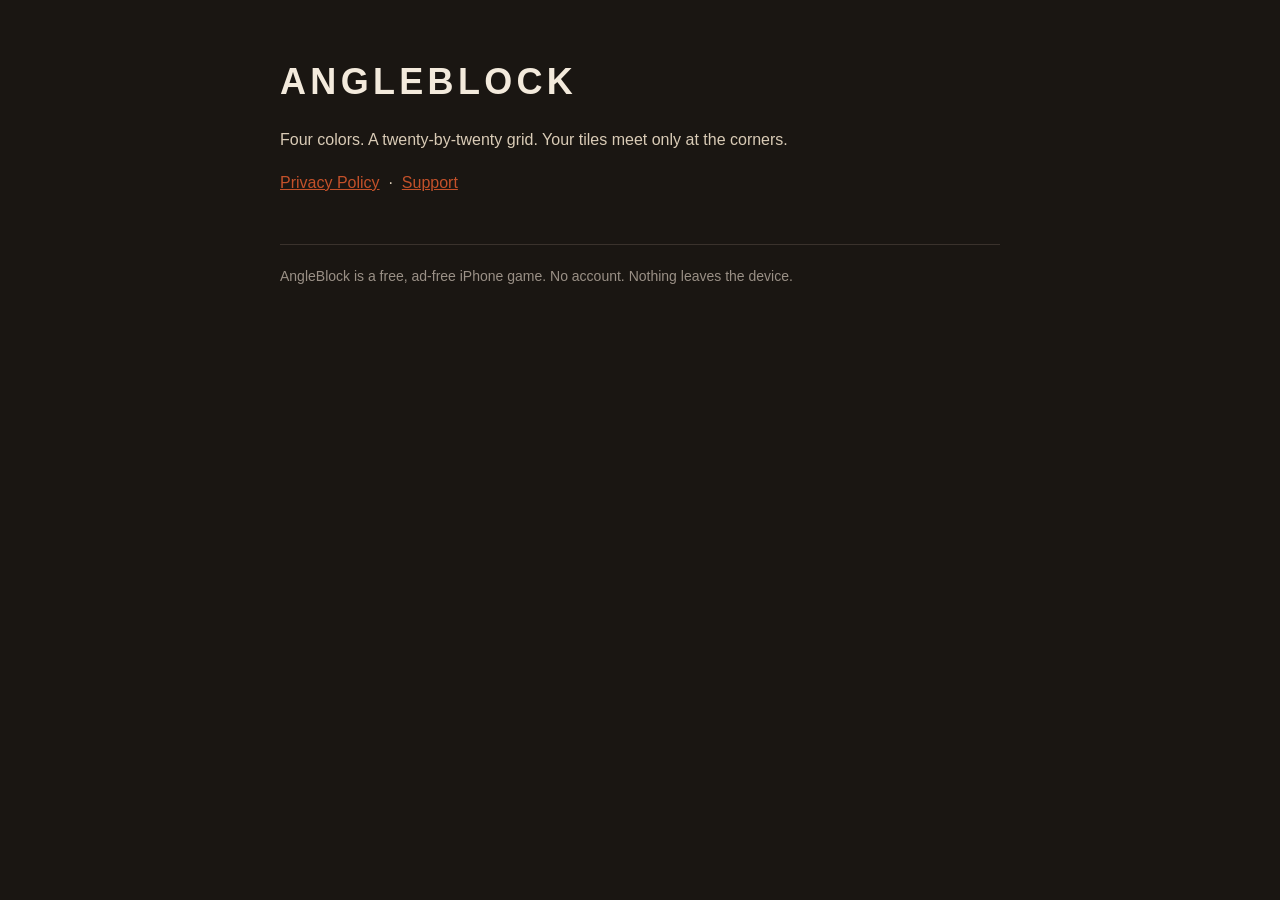
==== index.html @ 6d232d35 "AngleBlock privacy and support pages" ====
<!doctype html>
<html lang="en">
<head>
<meta charset="utf-8">
<meta name="viewport" content="width=device-width, initial-scale=1">
<title>AngleBlock</title>
<meta name="description" content="AngleBlock is a corner-contact grid game. Claim the board. Meet only at the corners.">
<style>
  :root { color-scheme: dark; }
  body { margin:0; background:#1A1612; color:#F3EADC;
    font:16px/1.65 -apple-system, BlinkMacSystemFont, "Segoe UI", Roboto, Helvetica, Arial, sans-serif; }
  .wrap { max-width:720px; margin:0 auto; padding:52px 22px 72px; }
  h1 { font-size:36px; margin:0 0 8px; letter-spacing:0.12em; text-transform:uppercase; }
  p { color:#D9CBB6; }
  a { color:#C4512A; }
  footer { margin-top:48px; padding-top:20px; border-top:1px solid #3A322C; color:#9A9086; font-size:14px; }
</style>
</head>
<body>
<div class="wrap">
  <h1>AngleBlock</h1>
  <p>Four colors. A twenty-by-twenty grid. Your tiles meet only at the corners.</p>
  <p><a href="privacy.html">Privacy Policy</a> &nbsp;&middot;&nbsp; <a href="support.html">Support</a></p>
  <footer>AngleBlock is a free, ad-free iPhone game. No account. Nothing leaves the device.</footer>
</div>
</body>
</html>
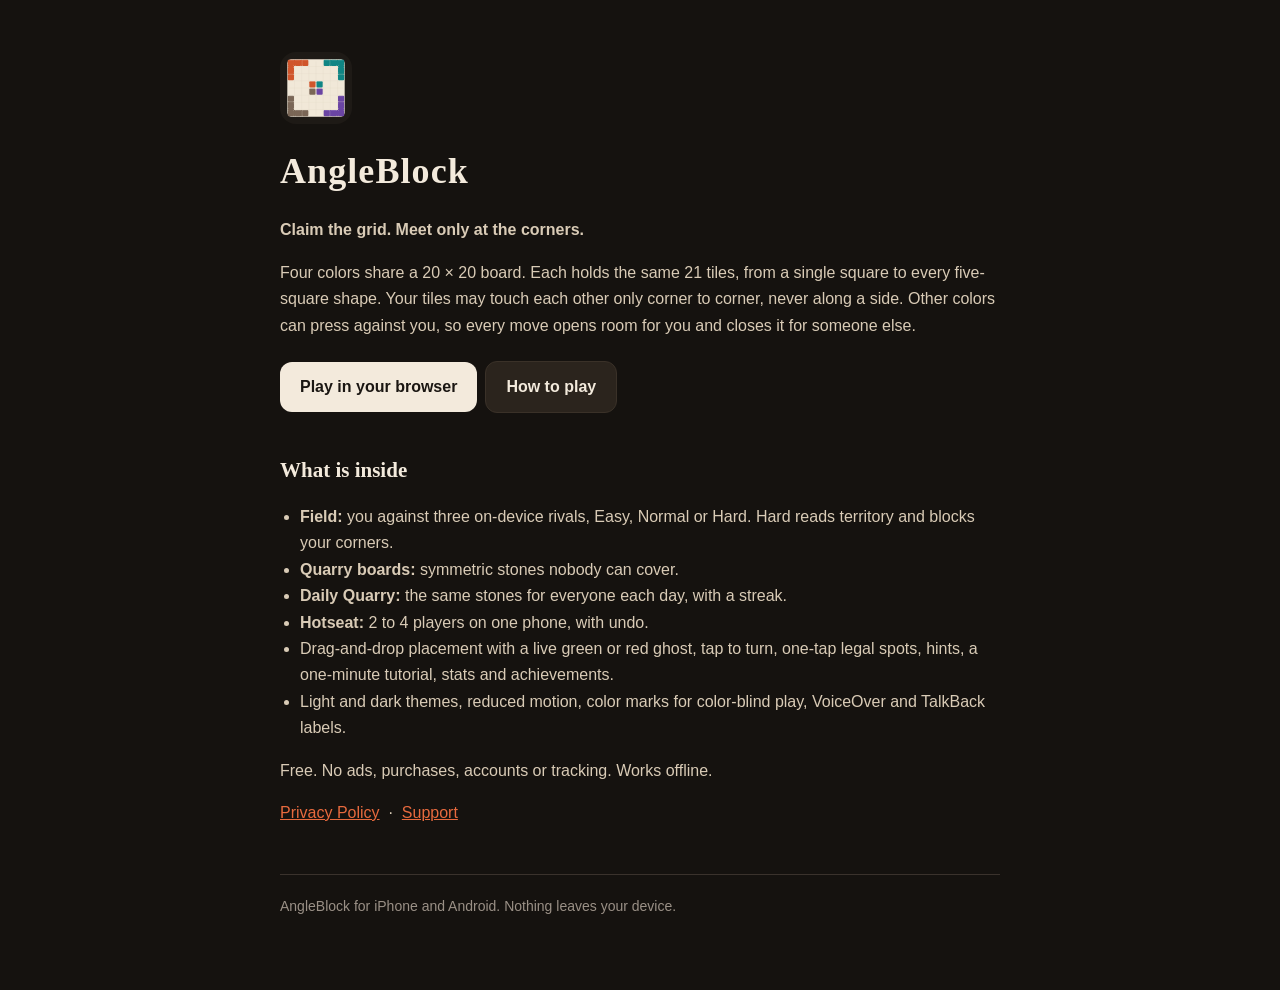
==== commit 3884e65c: "AngleBlock enhancement: new landing, privacy and support for iPhone and Android, playable web build," ====
--- a/index.html
+++ b/index.html
@@ -4,24 +4,48 @@
 <meta charset="utf-8">
 <meta name="viewport" content="width=device-width, initial-scale=1">
 <title>AngleBlock</title>
-<meta name="description" content="AngleBlock is a corner-contact grid game. Claim the board. Meet only at the corners.">
+<meta name="description" content="AngleBlock: claim the grid, meet only at the corners. A four-color tile strategy game for iPhone and Android. Offline, free, no ads.">
+<link rel="icon" href="icon.svg">
 <style>
   :root { color-scheme: dark; }
-  body { margin:0; background:#1A1612; color:#F3EADC;
+  body { margin:0; background:#15120F; color:#F3EADC;
     font:16px/1.65 -apple-system, BlinkMacSystemFont, "Segoe UI", Roboto, Helvetica, Arial, sans-serif; }
   .wrap { max-width:720px; margin:0 auto; padding:52px 22px 72px; }
-  h1 { font-size:36px; margin:0 0 8px; letter-spacing:0.12em; text-transform:uppercase; }
-  p { color:#D9CBB6; }
-  a { color:#C4512A; }
+  h1 { font-family: "Iowan Old Style", Palatino, Georgia, serif; font-size:36px; margin:0 0 6px; letter-spacing:0.03em; }
+  h2 { font-family: "Iowan Old Style", Palatino, Georgia, serif; font-size:21px; margin:34px 0 8px; }
+  p, li, dd { color:#D9CBB6; }
+  dt { font-weight:700; margin-top:14px; }
+  dd { margin:2px 0 0; }
+  .date { color:#9A9086; font-size:14px; margin-bottom:26px; }
+  .big, .box { background:#211C17; border:1px solid #3A3128; border-radius:14px; padding:16px 18px; margin:22px 0; }
+  .big strong { color:#F3EADC; }
+  a { color:#E86A3E; }
+  .btn { display:inline-block; background:#F3EADC; color:#1A1612; font-weight:700; padding:12px 20px; border-radius:12px; text-decoration:none; margin:6px 8px 6px 0; }
+  .btn.alt { background:#2B241D; color:#F3EADC; border:1px solid #3A3128; }
+  .logo { width:72px; height:72px; border-radius:16px; display:block; margin-bottom:18px; }
+  ul { padding-left:20px; }
   footer { margin-top:48px; padding-top:20px; border-top:1px solid #3A322C; color:#9A9086; font-size:14px; }
 </style>
 </head>
 <body>
 <div class="wrap">
+  <img class="logo" src="icon.svg" alt="">
   <h1>AngleBlock</h1>
-  <p>Four colors. A twenty-by-twenty grid. Your tiles meet only at the corners.</p>
+  <p><strong>Claim the grid. Meet only at the corners.</strong></p>
+  <p>Four colors share a 20 &times; 20 board. Each holds the same 21 tiles, from a single square to every five-square shape. Your tiles may touch each other only corner to corner, never along a side. Other colors can press against you, so every move opens room for you and closes it for someone else.</p>
+  <p><a class="btn" href="play/">Play in your browser</a><a class="btn alt" href="support.html">How to play</a></p>
+  <h2>What is inside</h2>
+  <ul>
+    <li><b>Field:</b> you against three on-device rivals, Easy, Normal or Hard. Hard reads territory and blocks your corners.</li>
+    <li><b>Quarry boards:</b> symmetric stones nobody can cover.</li>
+    <li><b>Daily Quarry:</b> the same stones for everyone each day, with a streak.</li>
+    <li><b>Hotseat:</b> 2 to 4 players on one phone, with undo.</li>
+    <li>Drag-and-drop placement with a live green or red ghost, tap to turn, one-tap legal spots, hints, a one-minute tutorial, stats and achievements.</li>
+    <li>Light and dark themes, reduced motion, color marks for color-blind play, VoiceOver and TalkBack labels.</li>
+  </ul>
+  <p>Free. No ads, purchases, accounts or tracking. Works offline.</p>
   <p><a href="privacy.html">Privacy Policy</a> &nbsp;&middot;&nbsp; <a href="support.html">Support</a></p>
-  <footer>AngleBlock is a free, ad-free iPhone game. No account. Nothing leaves the device.</footer>
+  <footer>AngleBlock for iPhone and Android. Nothing leaves your device.</footer>
 </div>
 </body>
 </html>
